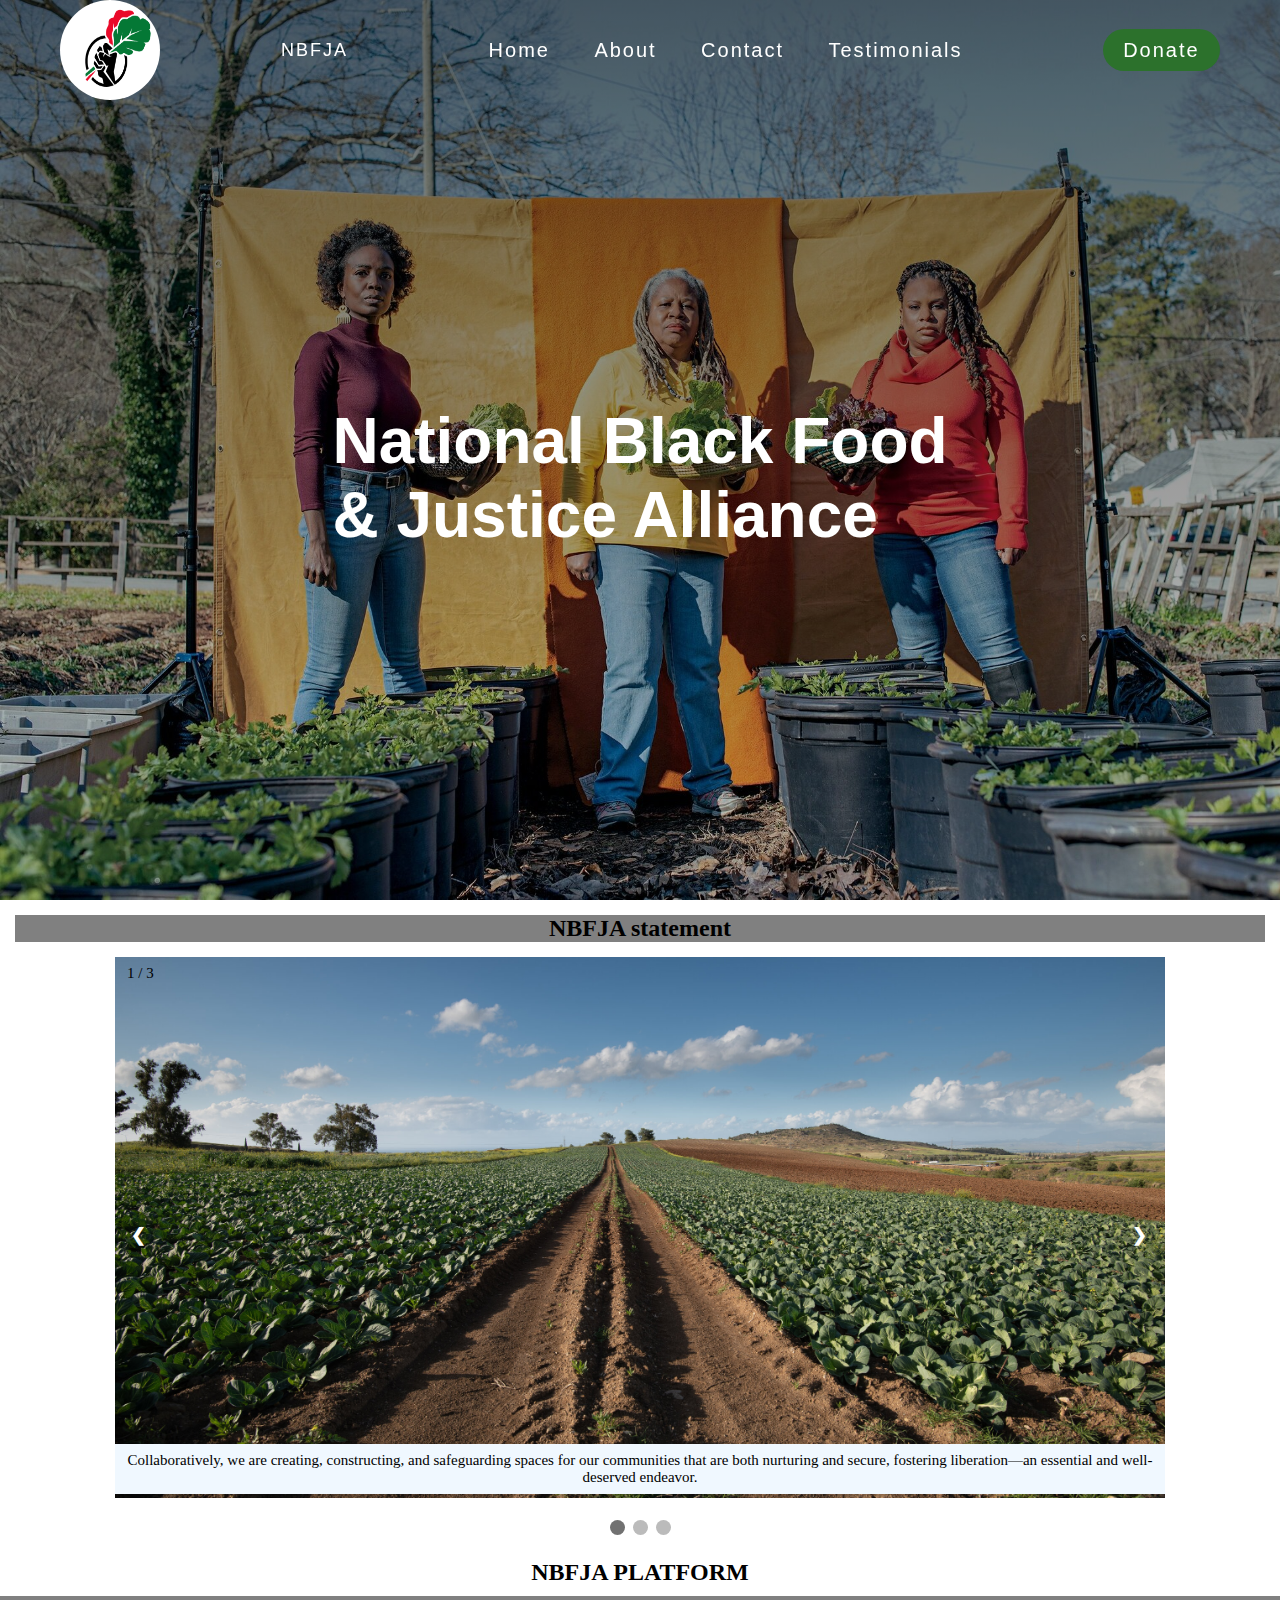
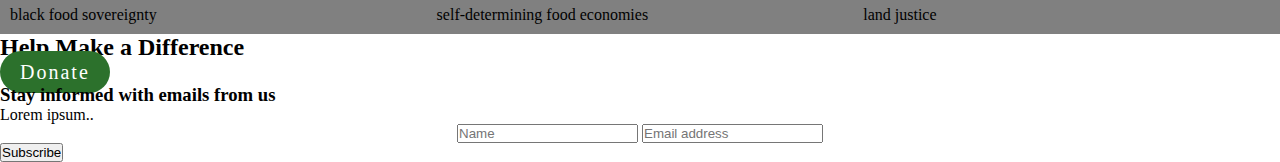
==== blackfoodjustice.html @ 4ca47deb "slideshow" ====
<!DOCTYPE html>
<html lang="en">
<head id="header">
    <meta charset="UTF-8">
    <meta name="viewport" content="width=device-width, initial-scale=1.0">
    <title>NBFJA</title>
    <link rel="stylesheet" href="blackfoodjustice.css">

    


    <!--<a class="site-logo" href="#">
    <img src="bfj.png" alt="" id="logo-img"> Logo
    </a>-->



</head>

<header>
    <nav id="nav" class="nav">
        
        
        <div class="logoimg"> <img src="/pics/bfj.png" alt=""  >
            <a href="#"></a>
        </div>

        <div class="logo">
        <!-- <img src="bfj.png" alt="" id="bfj">-->
            <a href="#">NBFJA </a>
        </div>

        <div class="nav-links">
            <a href="#">Home</a>
            <a href="#">About</a>
            <a href="#">Contact</a>
            <a href="#">Testimonials</a>
        </div>

        <div class="donate">
            <a href="#">Donate</a>
        </div>
    </nav>


    <section class="h-text">
        <h1> National Black Food <br>& Justice Alliance</h1>
    </section>

</header>




<body>
    <main class="main">
        <div class="statement">
            <h2>
                NBFJA statement
            </h2>
            <p>

            </p>
        </div>
    

<!--   <div class="second">

        </div> -->

       <!-- Slideshow container -->
<div class="slideshow-container">

    <!-- Full-width images with number and caption text -->
    <div class="mySlides fade">
      <div class="numbertext">1 / 3</div>
      <img src="pics/crops.jpeg" style="width:100%">
      <div class="text">Collaboratively, we are creating, constructing, and safeguarding spaces for our 
        communities that are both nurturing and secure, fostering liberation—an essential and well-deserved endeavor.</div>
    </div>
  
    <div class="mySlides fade">
      <div class="numbertext">2 / 3</div>
      <img src="pics/blackpeople.jpg" style="width:100%">
      <div class="text">Justice For Black Farmers Act</div>
    </div>
  
    <div class="mySlides fade">
      <div class="numbertext">3 / 3</div>
      <img src="pics/justice.jpeg" style="width:100%">
      <div class="text">Justice For Black Farmers Now!</div>
    </div>
  
    <!-- Next and previous buttons -->
    <a class="prev" onclick="plusSlides(-1)">&#10094;</a>
    <a class="next" onclick="plusSlides(1)">&#10095;</a>
  </div>
  <br>
  
  <!-- The dots/circles -->
  <div style="text-align:center">
    <span class="dot" onclick="currentSlide(1)"></span>
    <span class="dot" onclick="currentSlide(2)"></span>
    <span class="dot" onclick="currentSlide(3)"></span>
  </div>

</div>

        <div class="row">
            <h2 > 
                NBFJA PLATFORM
            </h2>

            <div class="column">
                black food sovereignty
            </div>

            <div class="column">
                self-determining food economies
            </div>

            <div class="column">
                land justice
            </div>
        </div>
        
    </main>
</body>





<footer>
    <div class="section-donate">
        <h2>
        Help Make a Difference
        </h2>
        <div class="last-donate">
        <a href="#">Donate</a>
    </div>

    </div>

    <form action="action_page.php">
        <div class="container">
          <h3>Stay informed with emails from us</h3>
          <p>Lorem ipsum..</p>
        </div>
      
        <div class="email-container" >
          <input type="text" placeholder="Name" name="name" required>
          <input type="text" placeholder="Email address" name="mail" required>
          
        </div>
      
        <div class="container">
          <input type="submit" value="Subscribe">
        </div>
      </form>

</footer>

<script src="js/blackfoodjustice.js"></script>

</html>
---- blackfoodjustice.css ----
/*html {
    height: 100%;
    width: 100%;
  }*/
  
  /*:root {
    --background-color: #cbd4c2;
    --color: #851414;
  }*/
  
  .dark-mode {
    --background-color: #851414;
    --color: #cbd4c2;
  }
  
  /*body {
    background-color: var(--background-color);
    color: var(--color);
  }*/
  
  button {
    background-color: var(--background-color);
    color: var(--color);
  }
  
  @media screen and (max-width: 767px) /*{
  
    /* CSS styles for smartphones and smaller screens */
    /*.brand-logo {
      /*add dimensions*/
    
  /*
  @media screen and (min-width: 768px) and (max-width: 1023px) {
  
    /* CSS styles for tablets and medium-sized screens */
   /* .brand-logo {
      add dimensions
    }
  }*/
  
  @media screen and (min-width: 1024px) {
    
  }
  
    /* CSS styles for larger desktop screens 
    .brand-logo {
      add dimensions
    } */


  *{
    padding:0;
    margin: 0;
    box-sizing: border-box;
  }
  
  header{
    width: 100%;
    height: 100vh;
    background:linear-gradient(rgba(0,0,0,0.6),rgba(0,0,0,0.2)),
              url(/pics/yellorangepic.jpeg);
    background-size: cover;
    font-family: sans-serif;
  }
  
  nav{
    width:100%;
    height: 100px;
   /* background: white;*/
    color: rgb(100, 100, 100);
    display: flex;
    justify-content: space-around;
    align-items: center;
    position: fixed;
    top: 0;
    width: 100%;
    z-index: 3;
  }
  
  
  
  .logo, a{
    font-size: 18px;
    letter-spacing: 2px;
    text-decoration: none;
    color: white;
  }
  
  .nav-links a {
    text-decoration: none;
    color: rgb(255, 255, 255);
    padding: 10px 20px;
    font-size: 20px;
    position: relative;
  }
  
  .nav-links a:before{
    content:'';
    position: absolute;
    top: 0;
    left: 0;
    width: 0%;
    height: 100%;
    border-bottom: 2px solid rgb(247, 182, 2);
    transition: 0.4s linear;
  }
  
  .nav-links a:hover:before{
    width: 90%;
  }
  
  
  .donate a{
    text-decoration: none;
    color: white;
    padding: 10px 20px;
    font-size: 20px;
    background: rgb(44, 113, 44);
    border-radius: 30px;
  }
  
  .donate a:hover{
    background: transparent;
    border: 1px solid rgb(44, 113, 44);
  }
  
  .logoimg img{
    border-radius: 50%;
    height: 100px;
    width: 100px;
    display:flex;
  }
  
  
  .h-text{
    max-width: 80em;
    position: absolute;
    top: 40%;
    left: 50%;
    transform: translate(-50%,30%);
    /*text-align: center;*/
    color:white;
    text-align: left;
  }
  
  .h-text, h1 {
    font-size: 2em;
  }
  
  .statement{
    text-align: center;
    margin: 15px;
    background-color: gray;
  }
  /* slideshow styling */
  /* .second{
    width: 100%;
    height: 100vh;
    background: linear-gradient(rgba(0,0,0,0.2),rgba(0,0,0,0.1));
    background-size: cover;
  } */
  
* {box-sizing:border-box}

/* Slideshow container */
.slideshow-container {
  max-width: 1050px;
  max-height: 1000px;
  position: relative;
  margin: auto;
}

/* Hide the images by default */
.mySlides {
  display: none;
}

/* Next & previous buttons */
.prev, .next {
  cursor: pointer;
  position: absolute;
  top: 50%;
  width: auto;
  margin-top: -22px;
  padding: 16px;
  color: white;
  font-weight: bold;
  font-size: 18px;
  transition: 0.6s ease;
  border-radius: 0 3px 3px 0;
  user-select: none;
}

/* Position the "next button" to the right */
.next {
  right: 0;
  border-radius: 3px 0 0 3px;
}

/* On hover, add a black background color with a little bit see-through */
.prev:hover, .next:hover {
  background-color: rgba(0,0,0,0.8);
}

/* Caption text */
.text {
  color: #000000;
  background-color: aliceblue;
  font-size: 15px;
  padding: 8px 12px;
  position: absolute;
  bottom: 8px;
  width: 100%;
  text-align: center;
}

/* Number text (1/3 etc) */
.numbertext {
  color: #000000;
  font-size: 15px;
  padding: 8px 12px;
  position: absolute;
  top: 0;
}

/* The dots/bullets/indicators */
.dot {
  cursor: pointer;
  height: 15px;
  width: 15px;
  margin: 0 2px;
  background-color: #bbb;
  border-radius: 50%;
  display: inline-block;
  transition: background-color 0.6s ease;
}

.active, .dot:hover {
  background-color: #717171;
}

/* Fading animation */
.fade {
  animation-name: fade;
  animation-duration: 1.5s;
}

@keyframes fade {
  from {opacity: .4}
  to {opacity: 1}
}
  
/* donation */
  .last-donate a{
    text-decoration: none;
    color: white;
    padding: 10px 20px;
    font-size: 20px;
    background: rgb(44, 113, 44);
    border-radius: 30px;
  }
  
  .last-donate a:hover{
    background: rgba(86, 63, 0, 0.71);
    border: 1px solid rgb(44, 113, 44);
  }
  
  .second-section{
    background-color: rgb(44, 113, 44);
  }
  
  .column {
    background-color: gray;
    float: left;
    width: 33.33%;
    padding: 10px;
  }
  
  .row:after {
    content: "";
    display: table;
    clear: both;
    text-align: center;
  }
  
  .row h2{
    text-align: center;
    margin-top: 20px;
    margin-bottom: 10px;
  }
  
  
  .email-container{
    background-color: white;
    text-align: center;
  }
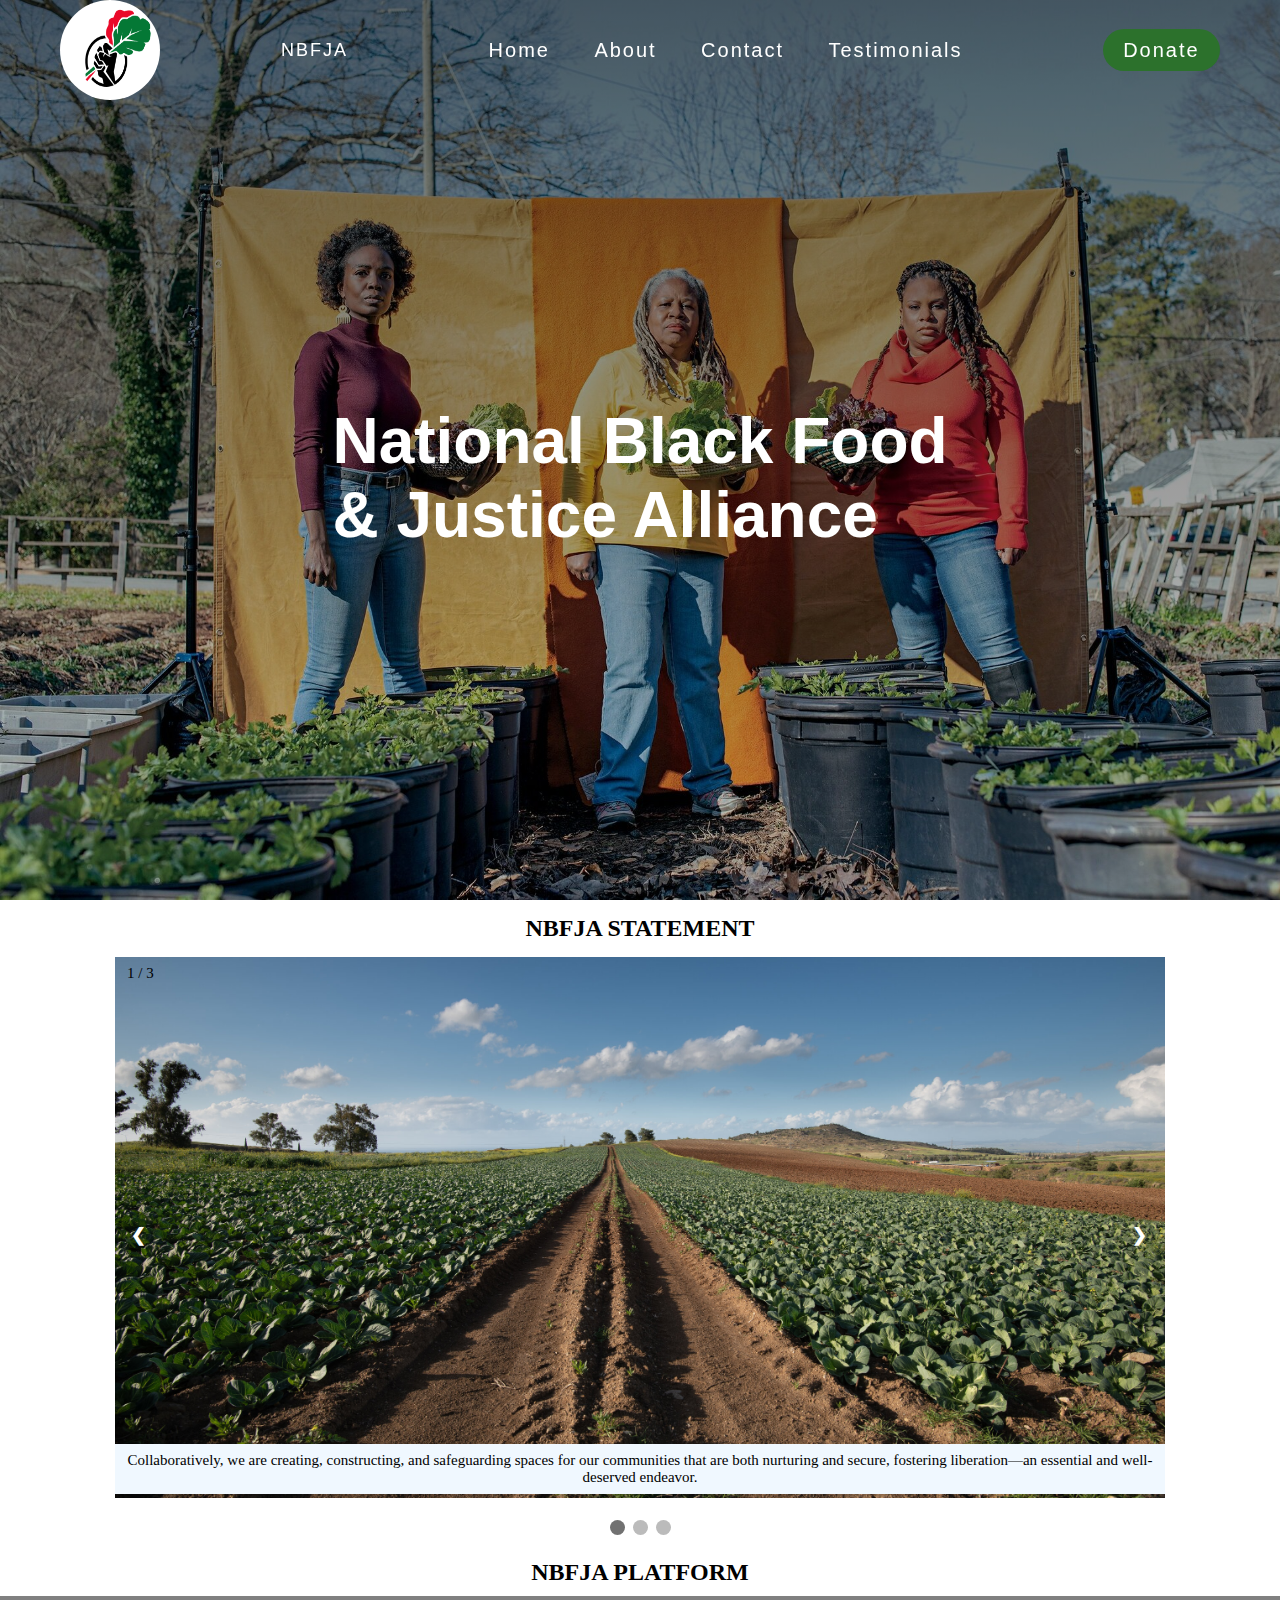
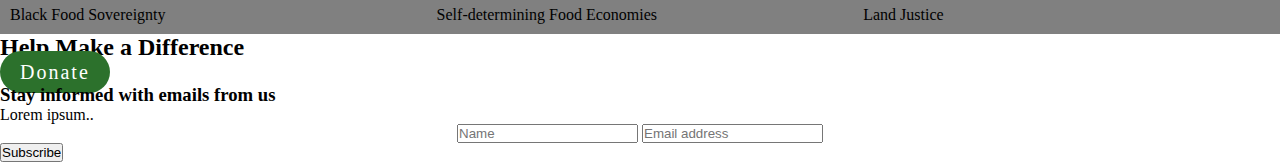
==== commit 22fec64c: "edited the slideshow section" ====
--- a/blackfoodjustice.html
+++ b/blackfoodjustice.html
@@ -56,13 +56,13 @@
     <main class="main">
         <div class="statement">
             <h2>
-                NBFJA statement
+                NBFJA STATEMENT
             </h2>
             <p>
 
             </p>
         </div>
-    
+    </main>
 
 <!--   <div class="second">
 
@@ -106,25 +106,25 @@
 
 </div>
 
-        <div class="row">
-            <h2 > 
-                NBFJA PLATFORM
-            </h2>
+    <div class="row">
+        <h2> 
+            NBFJA PLATFORM
+        </h2>
 
-            <div class="column">
-                black food sovereignty
-            </div>
+        <div class="column">
+            Black Food Sovereignty
+        </div>
 
-            <div class="column">
-                self-determining food economies
-            </div>
+        <div class="column">
+            Self-determining Food Economies
+        </div>
 
-            <div class="column">
-                land justice
-            </div>
+        <div class="column">
+            Land Justice
         </div>
+
+    </div>
         
-    </main>
 </body>
 
 
--- a/blackfoodjustice.css
+++ b/blackfoodjustice.css
@@ -150,7 +150,7 @@
   .statement{
     text-align: center;
     margin: 15px;
-    background-color: gray;
+
   }
   /* slideshow styling */
   /* .second{
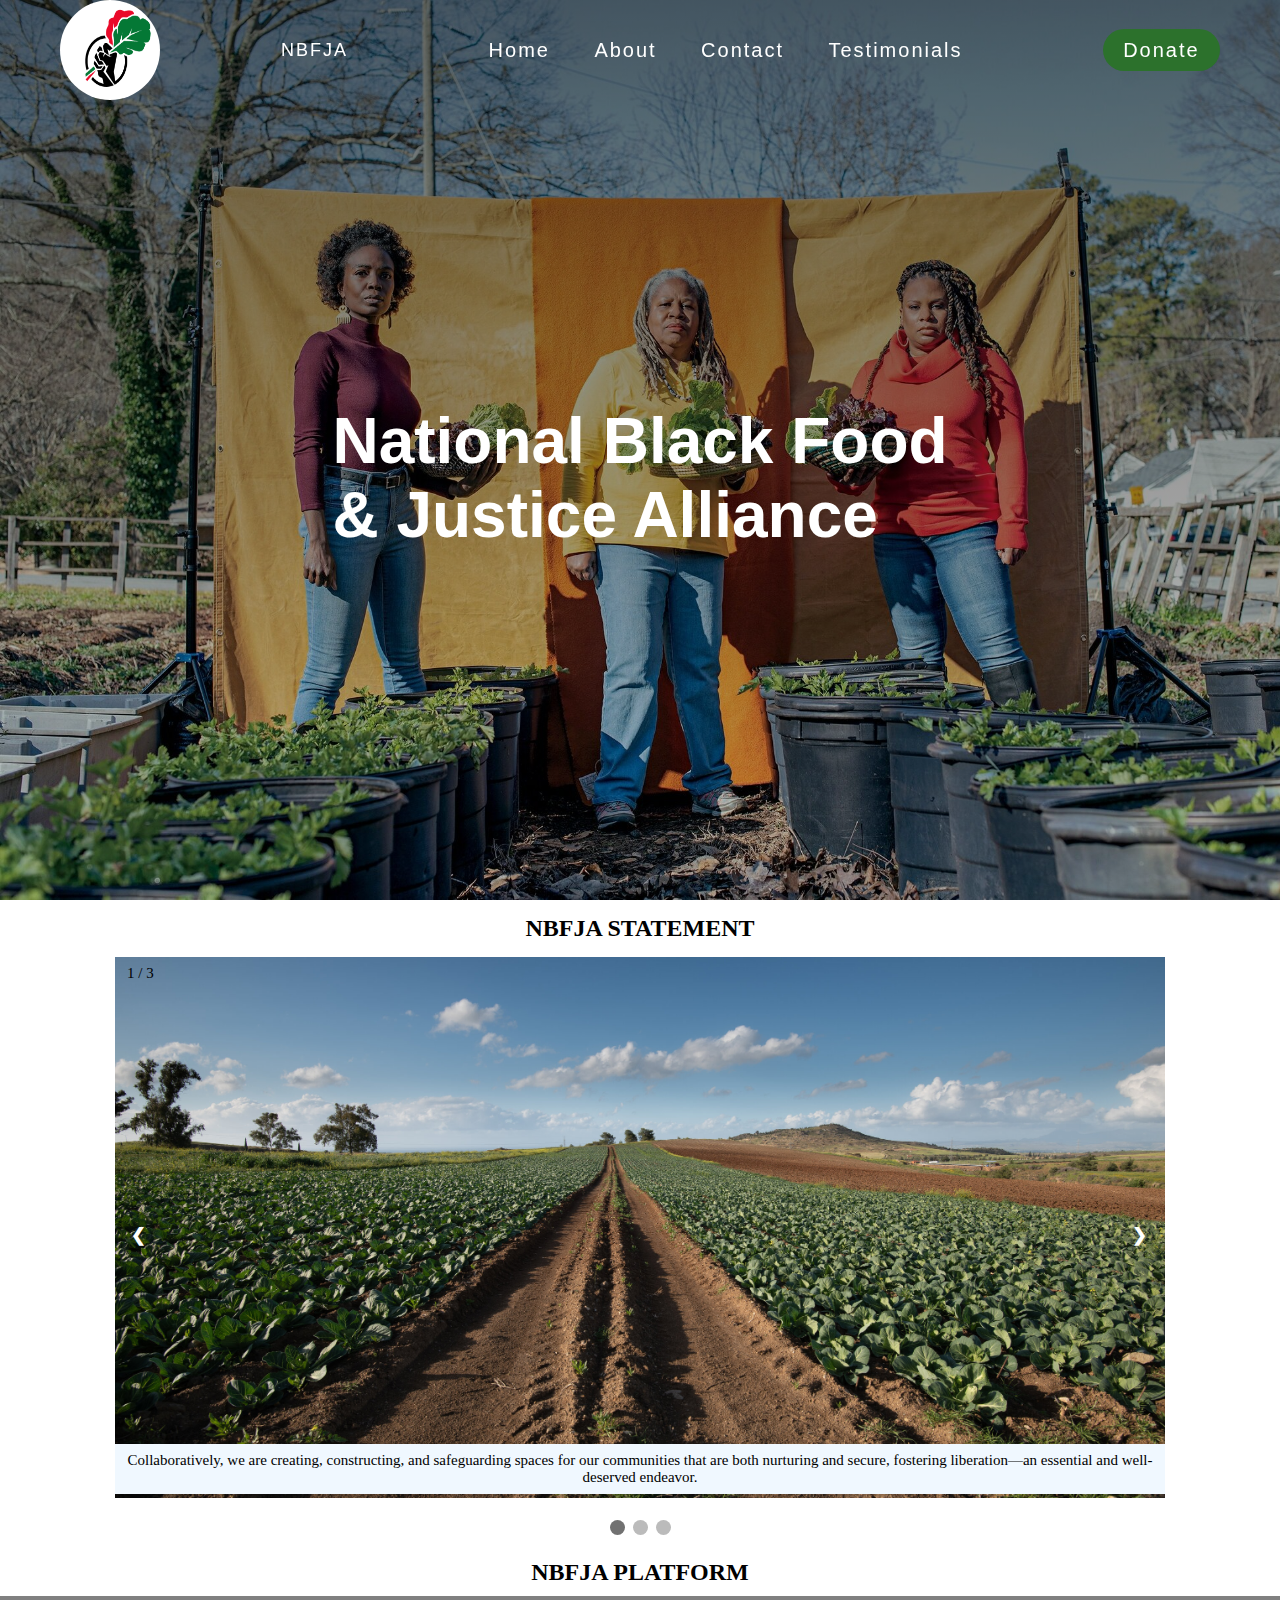
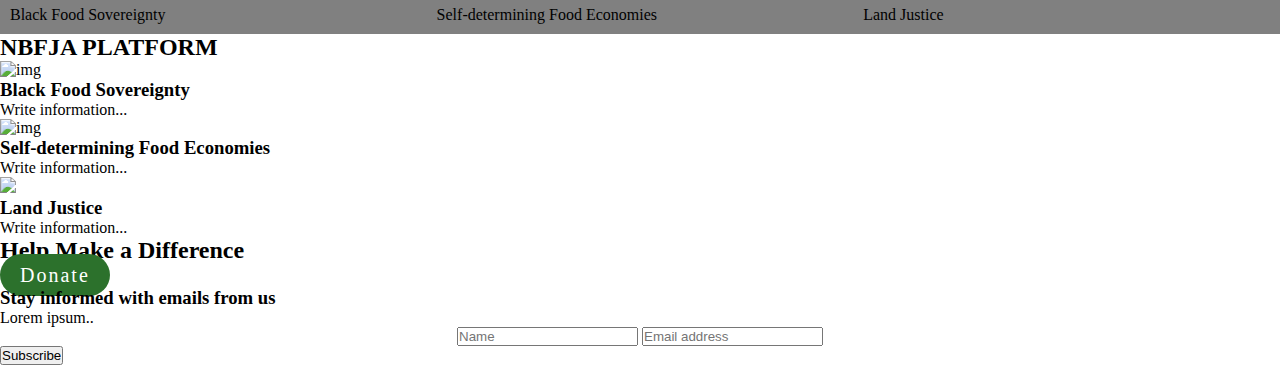
==== commit dfd0d7ed: "platform section" ====
--- a/blackfoodjustice.html
+++ b/blackfoodjustice.html
@@ -17,42 +17,42 @@
 
 </head>
 
-<header>
-    <nav id="nav" class="nav">
+<body>
+
+    <header>
+        <nav id="nav" class="nav">
         
         
-        <div class="logoimg"> <img src="/pics/bfj.png" alt=""  >
-            <a href="#"></a>
-        </div>
+            <div class="logoimg"> <img src="/pics/bfj.png" alt=""  >
+                <a href="#"></a>
+            </div>
 
-        <div class="logo">
-        <!-- <img src="bfj.png" alt="" id="bfj">-->
-            <a href="#">NBFJA </a>
-        </div>
+            <div class="logo">
+            <!-- <img src="bfj.png" alt="" id="bfj">-->
+                <a href="#">NBFJA </a>
+            </div>
 
-        <div class="nav-links">
-            <a href="#">Home</a>
-            <a href="#">About</a>
-            <a href="#">Contact</a>
-            <a href="#">Testimonials</a>
-        </div>
+            <div class="nav-links">
+                <a href="#">Home</a>
+                <a href="#">About</a>
+                <a href="#">Contact</a>
+                <a href="#">Testimonials</a>
+            </div>
 
-        <div class="donate">
-            <a href="#">Donate</a>
-        </div>
-    </nav>
+            <div class="donate">
+                <a href="#">Donate</a>
+            </div>
+        </nav>
 
 
-    <section class="h-text">
-        <h1> National Black Food <br>& Justice Alliance</h1>
-    </section>
+        <section class="h-text">
+            <h1> National Black Food <br>& Justice Alliance</h1>
+        </section>
 
-</header>
+    </header>
 
 
 
-
-<body>
     <main class="main">
         <div class="statement">
             <h2>
@@ -64,45 +64,45 @@
         </div>
     </main>
 
-<!--   <div class="second">
+        <!--  <div class="second">
 
-        </div> -->
+                </div> -->
 
-       <!-- Slideshow container -->
-<div class="slideshow-container">
+            <!-- Slideshow container -->
+    <div class="slideshow-container">
 
     <!-- Full-width images with number and caption text -->
-    <div class="mySlides fade">
-      <div class="numbertext">1 / 3</div>
-      <img src="pics/crops.jpeg" style="width:100%">
-      <div class="text">Collaboratively, we are creating, constructing, and safeguarding spaces for our 
+        <div class="mySlides fade">
+            <div class="numbertext">1 / 3</div>
+            <img src="pics/crops.jpeg" style="width:100%">
+            <div class="text">Collaboratively, we are creating, constructing, and safeguarding spaces for our 
         communities that are both nurturing and secure, fostering liberation—an essential and well-deserved endeavor.</div>
-    </div>
+        </div>
   
-    <div class="mySlides fade">
-      <div class="numbertext">2 / 3</div>
-      <img src="pics/blackpeople.jpg" style="width:100%">
-      <div class="text">Justice For Black Farmers Act</div>
-    </div>
+        <div class="mySlides fade">
+            <div class="numbertext">2 / 3</div>
+            <img src="pics/blackpeople.jpg" style="width:100%">
+            <div class="text">Justice For Black Farmers Act</div>
+        </div>
   
-    <div class="mySlides fade">
-      <div class="numbertext">3 / 3</div>
-      <img src="pics/justice.jpeg" style="width:100%">
-      <div class="text">Justice For Black Farmers Now!</div>
-    </div>
+        <div class="mySlides fade">
+            <div class="numbertext">3 / 3</div>
+            <img src="pics/justice.jpeg" style="width:100%">
+            <div class="text">Justice For Black Farmers Now!</div>
+        </div>
   
     <!-- Next and previous buttons -->
-    <a class="prev" onclick="plusSlides(-1)">&#10094;</a>
-    <a class="next" onclick="plusSlides(1)">&#10095;</a>
-  </div>
-  <br>
+        <a class="prev" onclick="plusSlides(-1)">&#10094;</a>
+        <a class="next" onclick="plusSlides(1)">&#10095;</a>
+    </div>
+    <br>
   
-  <!-- The dots/circles -->
-  <div style="text-align:center">
-    <span class="dot" onclick="currentSlide(1)"></span>
-    <span class="dot" onclick="currentSlide(2)"></span>
-    <span class="dot" onclick="currentSlide(3)"></span>
-  </div>
+        <!-- The dots/circles -->
+    <div style="text-align:center">
+        <span class="dot" onclick="currentSlide(1)"></span>
+        <span class="dot" onclick="currentSlide(2)"></span>
+        <span class="dot" onclick="currentSlide(3)"></span>
+    </div>
 
 </div>
 
@@ -125,11 +125,25 @@
 
     </div>
         
-</body>
 
-
-
-
+<h2 id="platform"> NBFJA PLATFORM</h2>
+<div class="cards revealable">
+  <div class="card">
+    <img src="" alt="img">
+    <h3>Black Food Sovereignty</h3>
+    <p>Write information...</p>
+  </div>
+  <div class="card">
+    <img src=" " alt="img">
+    <h3>Self-determining Food Economies</h3>
+    <p>Write information...</p>
+  </div>
+  <div class="card">
+    <img src=" " alt=" ">
+    <h3>Land Justice</h3>
+    <p>Write information...</p>
+  </div>
+</div>
 
 <footer>
     <div class="section-donate">
@@ -163,4 +177,5 @@
 
 <script src="js/blackfoodjustice.js"></script>
 
-</html>+</body>
+</html>
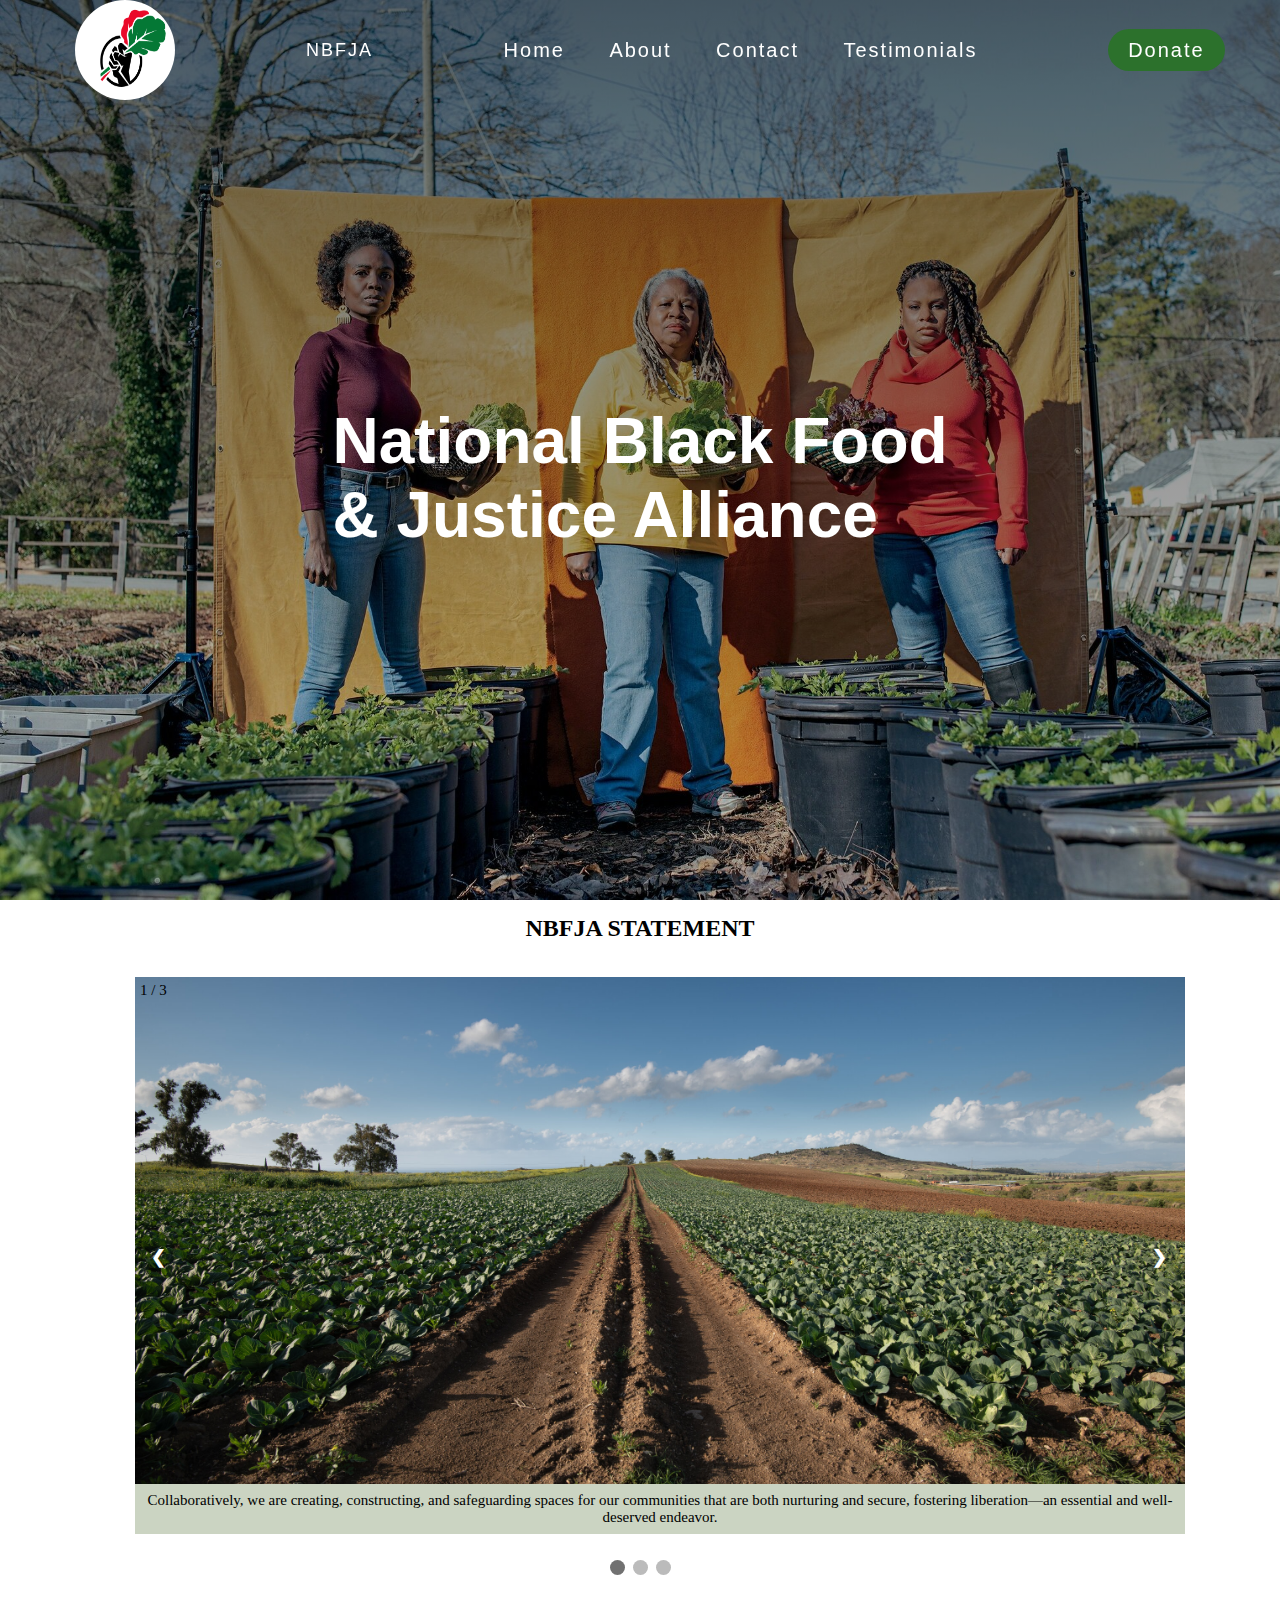
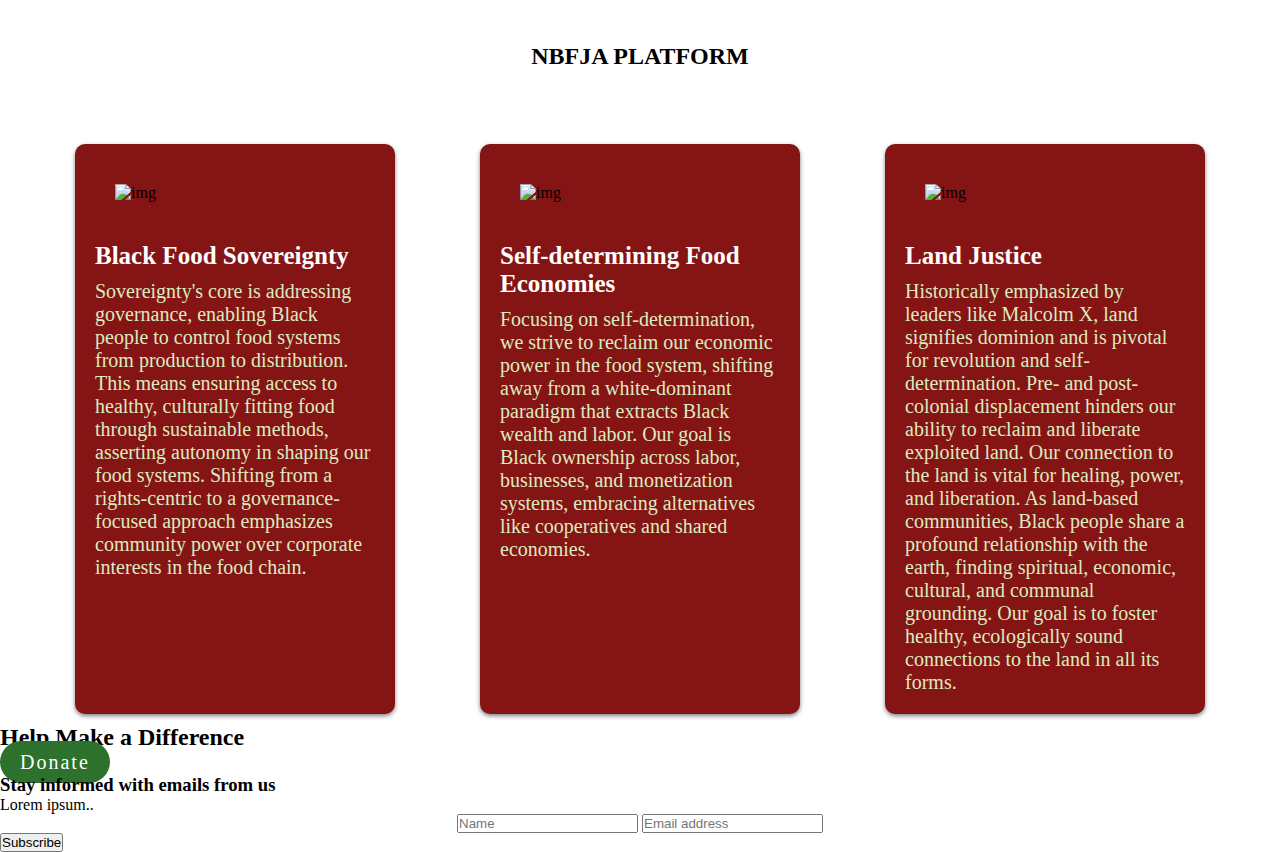
==== commit 9e890430: "edits" ====
--- a/blackfoodjustice.html
+++ b/blackfoodjustice.html
@@ -71,7 +71,7 @@
             <!-- Slideshow container -->
     <div class="slideshow-container">
 
-    <!-- Full-width images with number and caption text -->
+        <!-- Full-width images with number and caption text -->
         <div class="mySlides fade">
             <div class="numbertext">1 / 3</div>
             <img src="pics/crops.jpeg" style="width:100%">
@@ -91,7 +91,7 @@
             <div class="text">Justice For Black Farmers Now!</div>
         </div>
   
-    <!-- Next and previous buttons -->
+        <!-- Next and previous buttons -->
         <a class="prev" onclick="plusSlides(-1)">&#10094;</a>
         <a class="next" onclick="plusSlides(1)">&#10095;</a>
     </div>
@@ -104,78 +104,63 @@
         <span class="dot" onclick="currentSlide(3)"></span>
     </div>
 
-</div>
+    </div>
 
-    <div class="row">
-        <h2> 
-            NBFJA PLATFORM
-        </h2>
-
-        <div class="column">
-            Black Food Sovereignty
+        <h2 id="platform"> NBFJA PLATFORM</h2>
+        <div class="cards revealable">
+            <div class="card">
+                <img src="" alt="img">
+                <h3>Black Food Sovereignty</h3>
+                <p>
+                    Sovereignty's core is addressing governance, enabling Black people to control food systems from production to distribution. 
+                    This means ensuring access to healthy, culturally fitting food through sustainable methods, asserting autonomy in shaping our food systems. 
+                    Shifting from a rights-centric to a governance-focused approach emphasizes community power over corporate interests in the food chain.</p>
+            </div>
+            <div class="card">
+                <img src=" " alt="img">
+                <h3>Self-determining Food Economies</h3>
+                <p>Focusing on self-determination, we strive to reclaim our economic power in the food system, shifting away from a white-dominant paradigm that extracts Black wealth and labor. Our goal is Black ownership across labor, businesses, and monetization systems, embracing alternatives like cooperatives and shared economies.</p>
+            </div>
+            <div class="card">
+                <img src=" " alt="img">
+                <h3>Land Justice</h3>
+                <p>Historically emphasized by leaders like Malcolm X, land signifies dominion and is pivotal for revolution and self-determination. 
+                    Pre- and post-colonial displacement hinders our ability to reclaim and liberate exploited land. 
+                    Our connection to the land is vital for healing, power, and liberation. As land-based communities, Black people share a profound relationship with the earth, finding spiritual, economic, cultural, and communal grounding. 
+                    Our goal is to foster healthy, ecologically sound connections to the land in all its forms.</p>
+            </div>
         </div>
 
-        <div class="column">
-            Self-determining Food Economies
+    <footer>
+        <div class="section-donate">
+            <h2>
+                Help Make a Difference
+            </h2>
+            <div class="last-donate">
+            <a href="#">Donate</a>
         </div>
 
-        <div class="column">
-            Land Justice
-        </div>
 
-    </div>
-        
+        <form action="action_page.php">
+            <div class="container">
+                <h3>Stay informed with emails from us</h3>
+                <p>Lorem ipsum..</p>
+            </div>
+      
+            <div class="email-container" >
+                <input type="text" placeholder="Name" name="name" required>
+                <input type="text" placeholder="Email address" name="mail" required>
+          
+            </div>
+      
+            <div class="container">
+                <input type="submit" value="Subscribe">
+            </div>
+        </form>
 
-<h2 id="platform"> NBFJA PLATFORM</h2>
-<div class="cards revealable">
-  <div class="card">
-    <img src="" alt="img">
-    <h3>Black Food Sovereignty</h3>
-    <p>Write information...</p>
-  </div>
-  <div class="card">
-    <img src=" " alt="img">
-    <h3>Self-determining Food Economies</h3>
-    <p>Write information...</p>
-  </div>
-  <div class="card">
-    <img src=" " alt=" ">
-    <h3>Land Justice</h3>
-    <p>Write information...</p>
-  </div>
-</div>
+    </footer>
 
-<footer>
-    <div class="section-donate">
-        <h2>
-        Help Make a Difference
-        </h2>
-        <div class="last-donate">
-        <a href="#">Donate</a>
-    </div>
-
-    </div>
-
-    <form action="action_page.php">
-        <div class="container">
-          <h3>Stay informed with emails from us</h3>
-          <p>Lorem ipsum..</p>
-        </div>
-      
-        <div class="email-container" >
-          <input type="text" placeholder="Name" name="name" required>
-          <input type="text" placeholder="Email address" name="mail" required>
-          
-        </div>
-      
-        <div class="container">
-          <input type="submit" value="Subscribe">
-        </div>
-      </form>
-
-</footer>
-
-<script src="js/blackfoodjustice.js"></script>
+    <script src="js/blackfoodjustice.js"></script>
 
 </body>
 </html>
--- a/blackfoodjustice.css
+++ b/blackfoodjustice.css
@@ -181,7 +181,9 @@
   position: absolute;
   top: 50%;
   width: auto;
-  margin-top: -22px;
+  margin-top: -20px;
+  margin-left: 20px;
+  margin-right: -20px;
   padding: 16px;
   color: white;
   font-weight: bold;
@@ -205,11 +207,12 @@
 /* Caption text */
 .text {
   color: #000000;
-  background-color: aliceblue;
+  background-color: #cbd4c2;
   font-size: 15px;
-  padding: 8px 12px;
+  padding: 8px 10px;
   position: absolute;
   bottom: 8px;
+  left: 20px;
   width: 100%;
   text-align: center;
 }
@@ -218,7 +221,7 @@
 .numbertext {
   color: #000000;
   font-size: 15px;
-  padding: 8px 12px;
+  padding: 25px 25px;
   position: absolute;
   top: 0;
 }
@@ -250,6 +253,53 @@
   to {opacity: 1}
 }
   
+
+/* platform */
+
+img {
+  margin: 20px;
+}
+
+#platform {
+  text-align: center;
+  margin-top: 5%;
+  margin-bottom: 5%;
+}
+
+.cards {
+  display: flex;
+  flex-wrap: wrap;
+  justify-content: space-evenly;
+}
+
+.card {
+  width: 25%;
+  margin: 10px;
+  padding: 20px;
+  box-shadow: 0 2px 4px rgba(0, 0, 0, 0.5);
+  border-radius: 10px;
+  background-color: #851414;
+}
+
+.card img {
+  width: 100%;
+  height: 70%;
+  object-fit: cover;
+  border-color: #DBEBC0;
+}
+
+.card h3 {
+  font-size: 25px;
+  margin-top: 20px;
+  color: white;
+}
+
+.card p {
+  font-size: 20px;
+  margin-top: 10px;
+  color: #DBEBC0;
+}
+
 /* donation */
   .last-donate a{
     text-decoration: none;
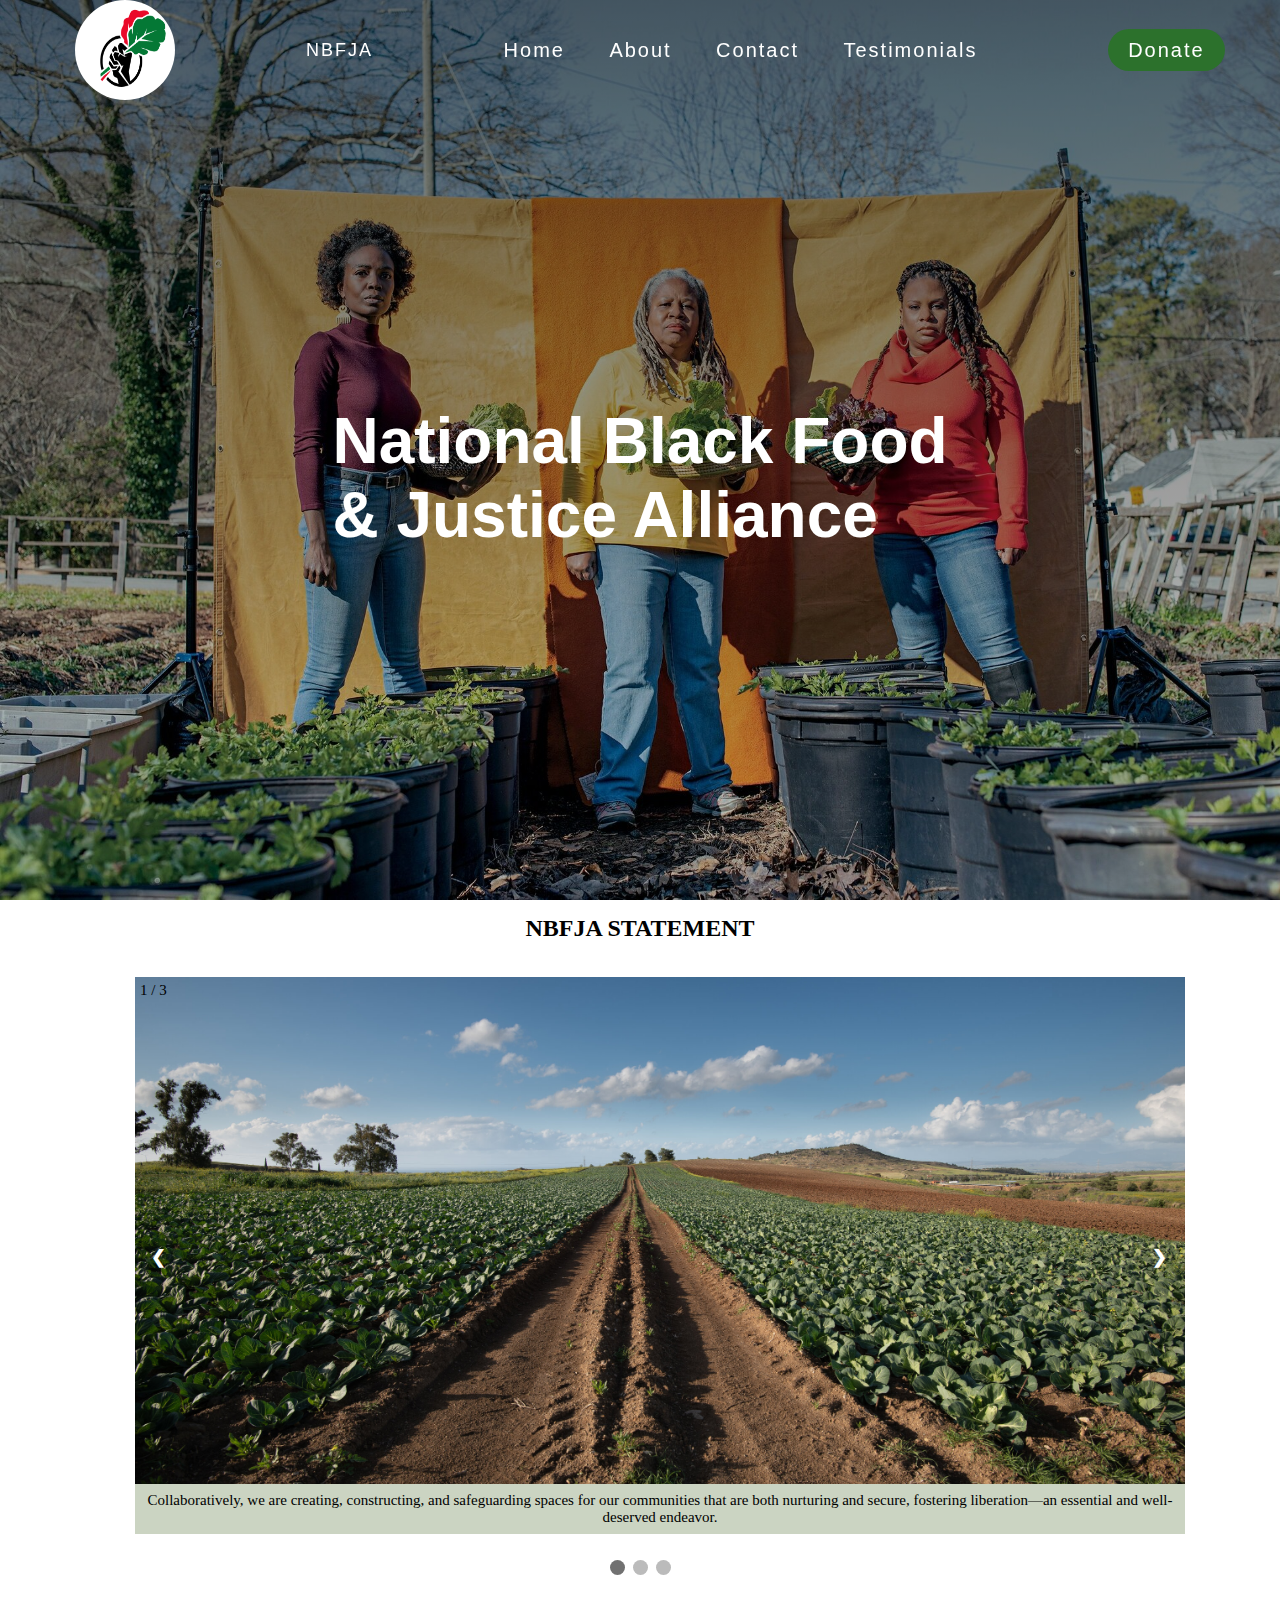
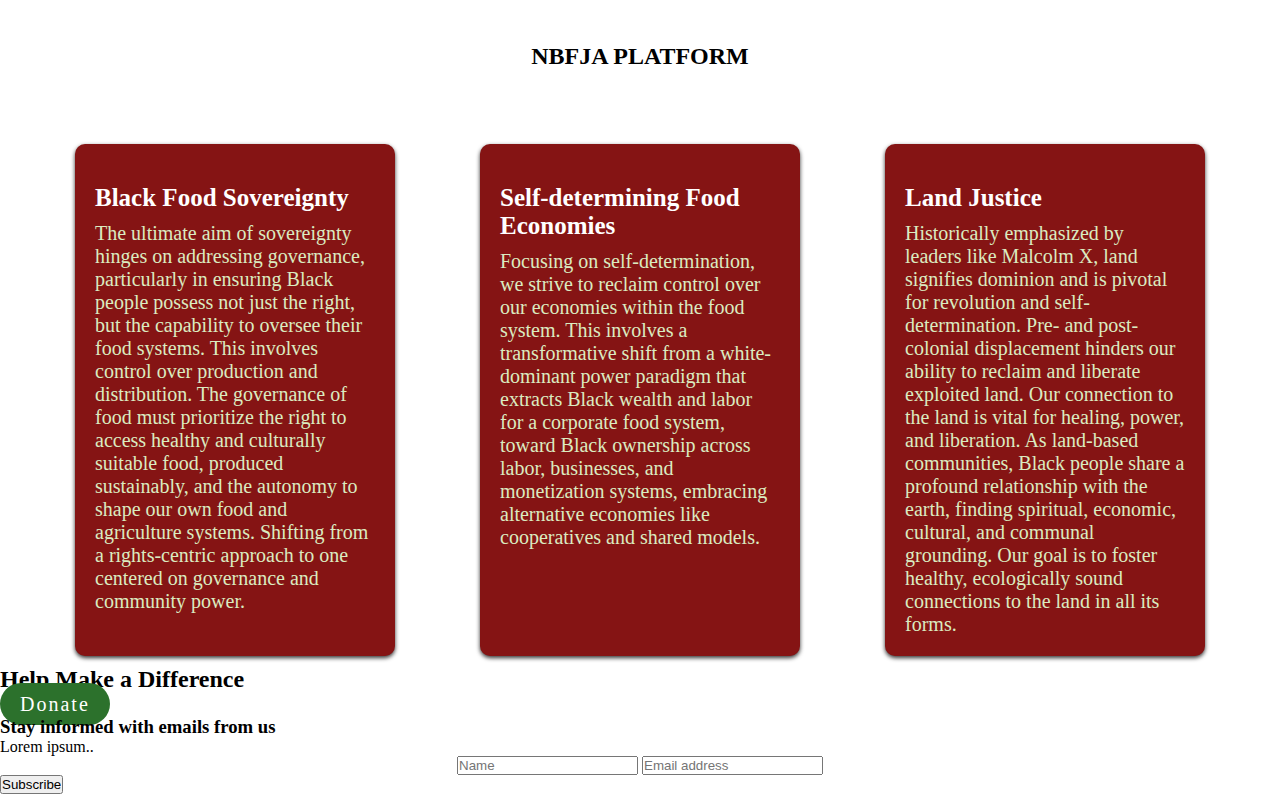
==== commit 28e4ae8b: "platform section + added img" ====
--- a/blackfoodjustice.html
+++ b/blackfoodjustice.html
@@ -106,23 +106,22 @@
 
     </div>
 
-        <h2 id="platform"> NBFJA PLATFORM</h2>
+        <h2 id="platform">NBFJA PLATFORM</h2>
         <div class="cards revealable">
             <div class="card">
-                <img src="" alt="img">
                 <h3>Black Food Sovereignty</h3>
                 <p>
-                    Sovereignty's core is addressing governance, enabling Black people to control food systems from production to distribution. 
-                    This means ensuring access to healthy, culturally fitting food through sustainable methods, asserting autonomy in shaping our food systems. 
-                    Shifting from a rights-centric to a governance-focused approach emphasizes community power over corporate interests in the food chain.</p>
+                    The ultimate aim of sovereignty hinges on addressing governance, particularly in ensuring Black people possess not just the right, but the capability to oversee their food systems. 
+                    This involves control over production and distribution. The governance of food must prioritize the right to access healthy and culturally suitable food, produced sustainably, and the autonomy to shape our own food and agriculture systems. 
+                    Shifting from a rights-centric approach to one centered on governance and community power.
+                </p>
             </div>
             <div class="card">
-                <img src=" " alt="img">
                 <h3>Self-determining Food Economies</h3>
-                <p>Focusing on self-determination, we strive to reclaim our economic power in the food system, shifting away from a white-dominant paradigm that extracts Black wealth and labor. Our goal is Black ownership across labor, businesses, and monetization systems, embracing alternatives like cooperatives and shared economies.</p>
+                <p>Focusing on self-determination, we strive to reclaim control over our economies within the food system. 
+                    This involves a transformative shift from a white-dominant power paradigm that extracts Black wealth and labor for a corporate food system, toward Black ownership across labor, businesses, and monetization systems, embracing alternative economies like cooperatives and shared models.</p>
             </div>
             <div class="card">
-                <img src=" " alt="img">
                 <h3>Land Justice</h3>
                 <p>Historically emphasized by leaders like Malcolm X, land signifies dominion and is pivotal for revolution and self-determination. 
                     Pre- and post-colonial displacement hinders our ability to reclaim and liberate exploited land. 
--- a/blackfoodjustice.css
+++ b/blackfoodjustice.css
@@ -38,7 +38,8 @@
     }
   }*/
   
-  @media screen and (min-width: 1024px) {
+  @media screen and (min-width: 1024px) { 
+
     
   }
   
@@ -152,6 +153,7 @@
     margin: 15px;
 
   }
+
   /* slideshow styling */
   /* .second{
     width: 100%;
@@ -276,7 +278,7 @@
   width: 25%;
   margin: 10px;
   padding: 20px;
-  box-shadow: 0 2px 4px rgba(0, 0, 0, 0.5);
+  box-shadow: 0 2px 4px rgba(0, 0, 0, 0.8);
   border-radius: 10px;
   background-color: #851414;
 }
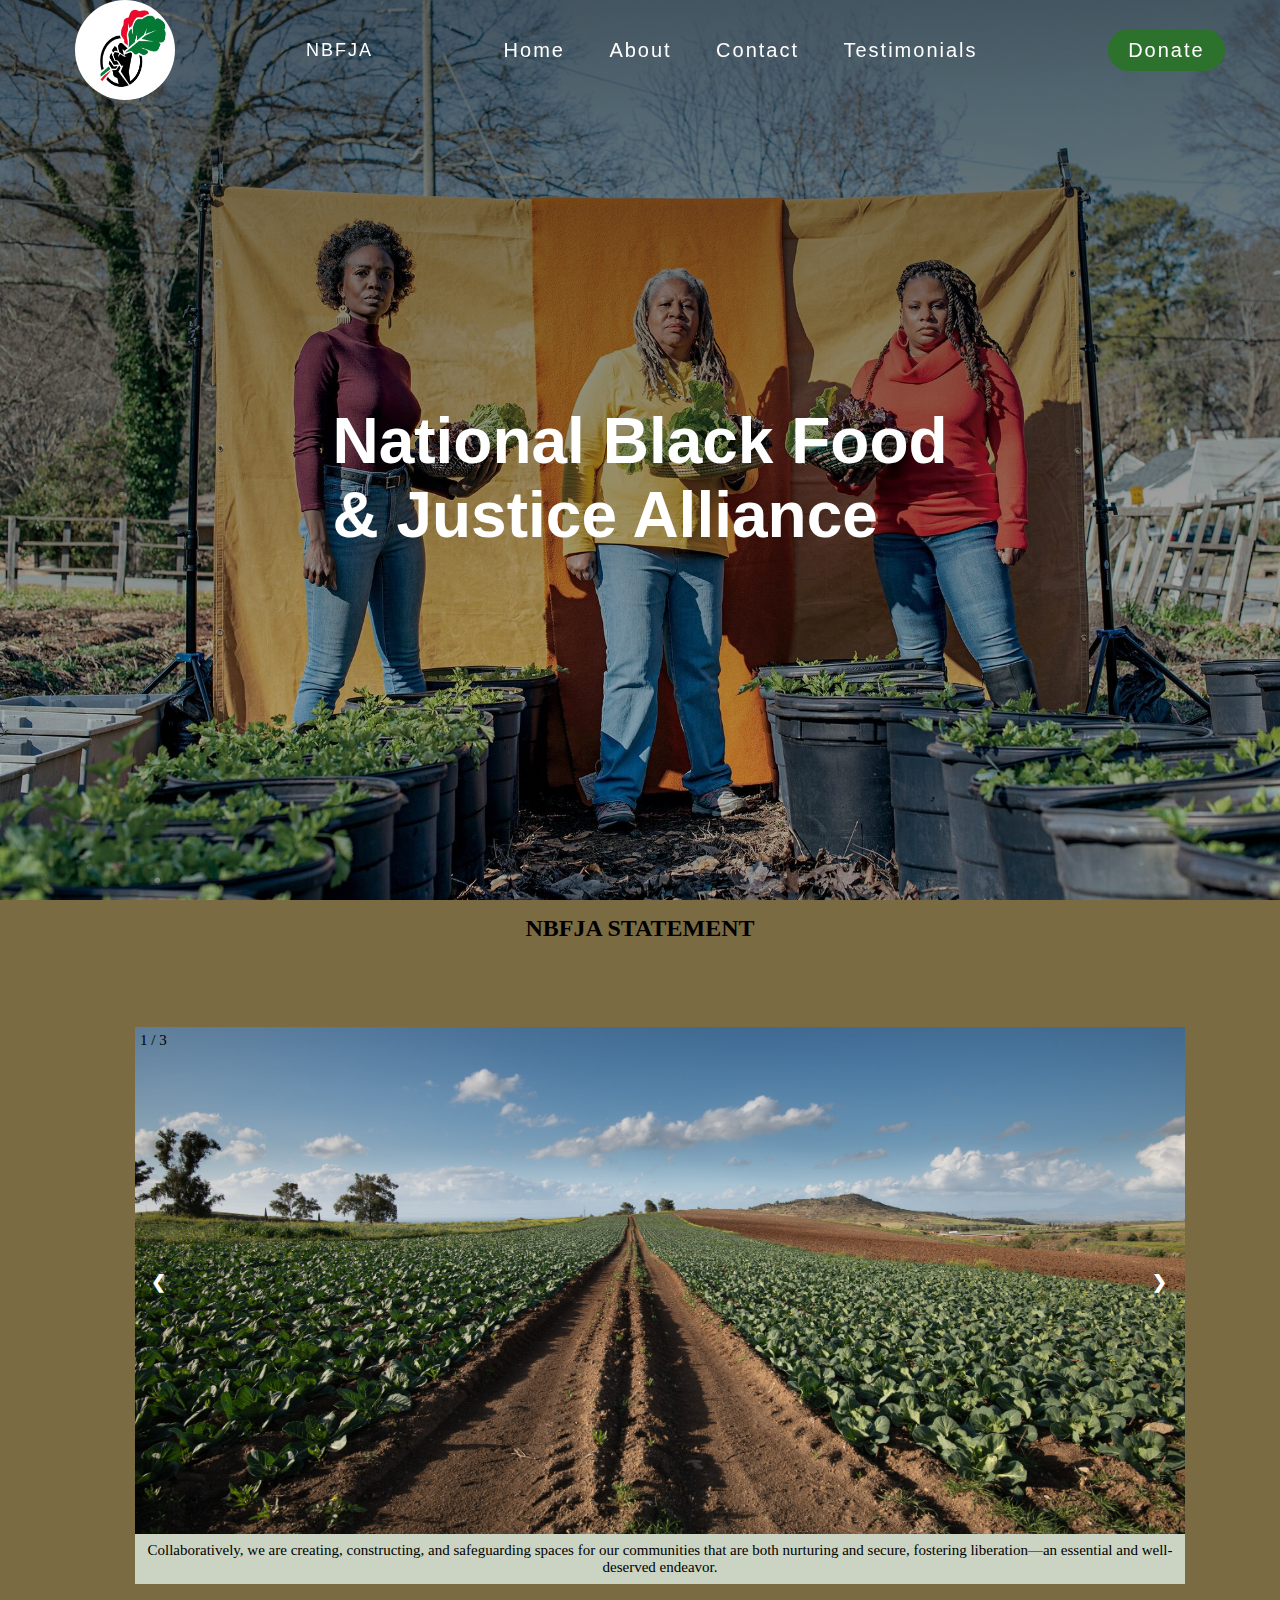
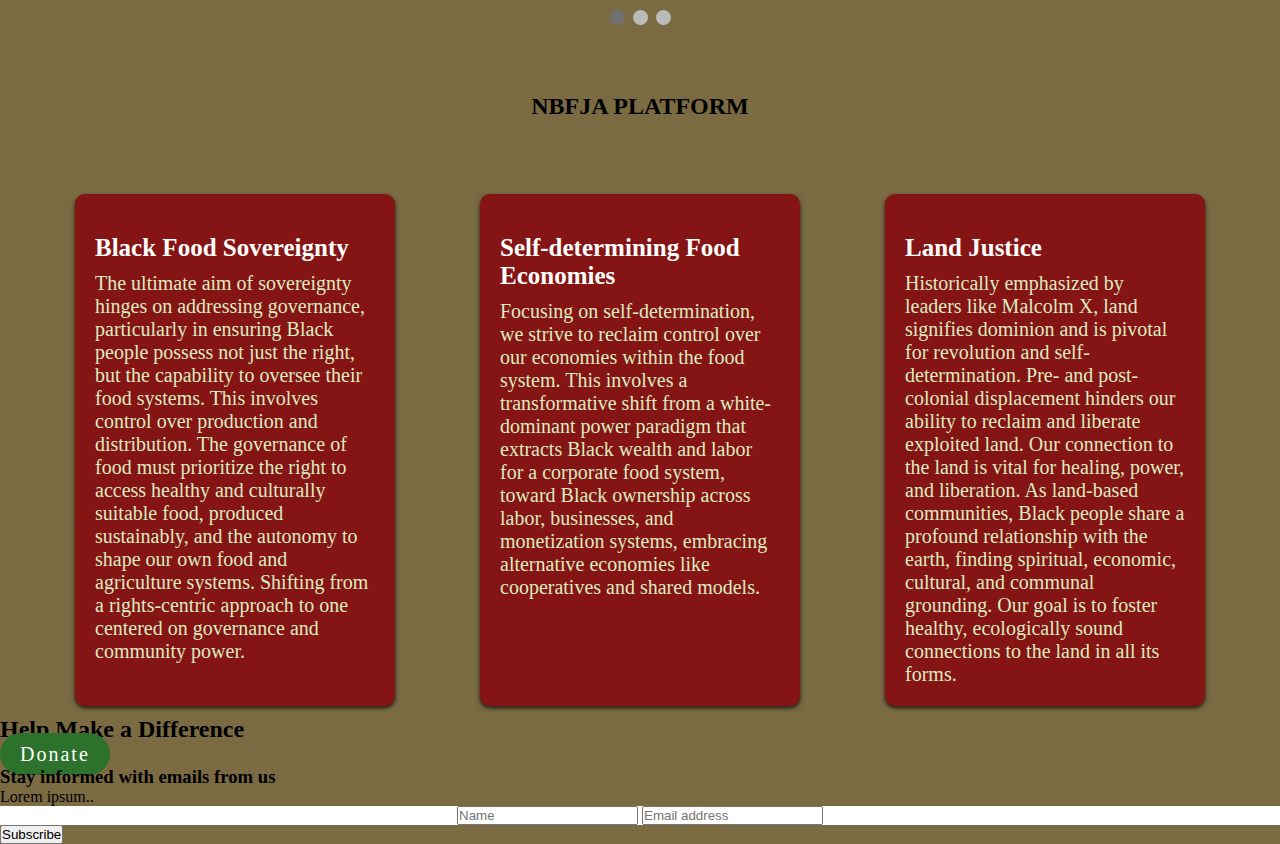
==== commit 6be48a41: "edits" ====
--- a/blackfoodjustice.html
+++ b/blackfoodjustice.html
@@ -64,10 +64,6 @@
         </div>
     </main>
 
-        <!--  <div class="second">
-
-                </div> -->
-
             <!-- Slideshow container -->
     <div class="slideshow-container">
 
@@ -106,6 +102,7 @@
 
     </div>
 
+    <div class="platform">
         <h2 id="platform">NBFJA PLATFORM</h2>
         <div class="cards revealable">
             <div class="card">
@@ -129,6 +126,7 @@
                     Our goal is to foster healthy, ecologically sound connections to the land in all its forms.</p>
             </div>
         </div>
+    </div>
 
     <footer>
         <div class="section-donate">
--- a/blackfoodjustice.css
+++ b/blackfoodjustice.css
@@ -11,6 +11,10 @@
   .dark-mode {
     --background-color: #851414;
     --color: #cbd4c2;
+  }
+
+  body {
+    background-color: #7b6b43;
   }
   
   /*body {
@@ -151,7 +155,6 @@
   .statement{
     text-align: center;
     margin: 15px;
-
   }
 
   /* slideshow styling */
@@ -170,6 +173,8 @@
   max-height: 1000px;
   position: relative;
   margin: auto;
+  padding-top: 50px; /*space between statement and container*/
+  /* box-shadow: 3px 3px #851414, -1em 0 .4em rgb(0, 0, 0); */
 }
 
 /* Hide the images by default */
@@ -223,7 +228,7 @@
 .numbertext {
   color: #000000;
   font-size: 15px;
-  padding: 25px 25px;
+  padding: 75px 25px;
   position: absolute;
   top: 0;
 }
